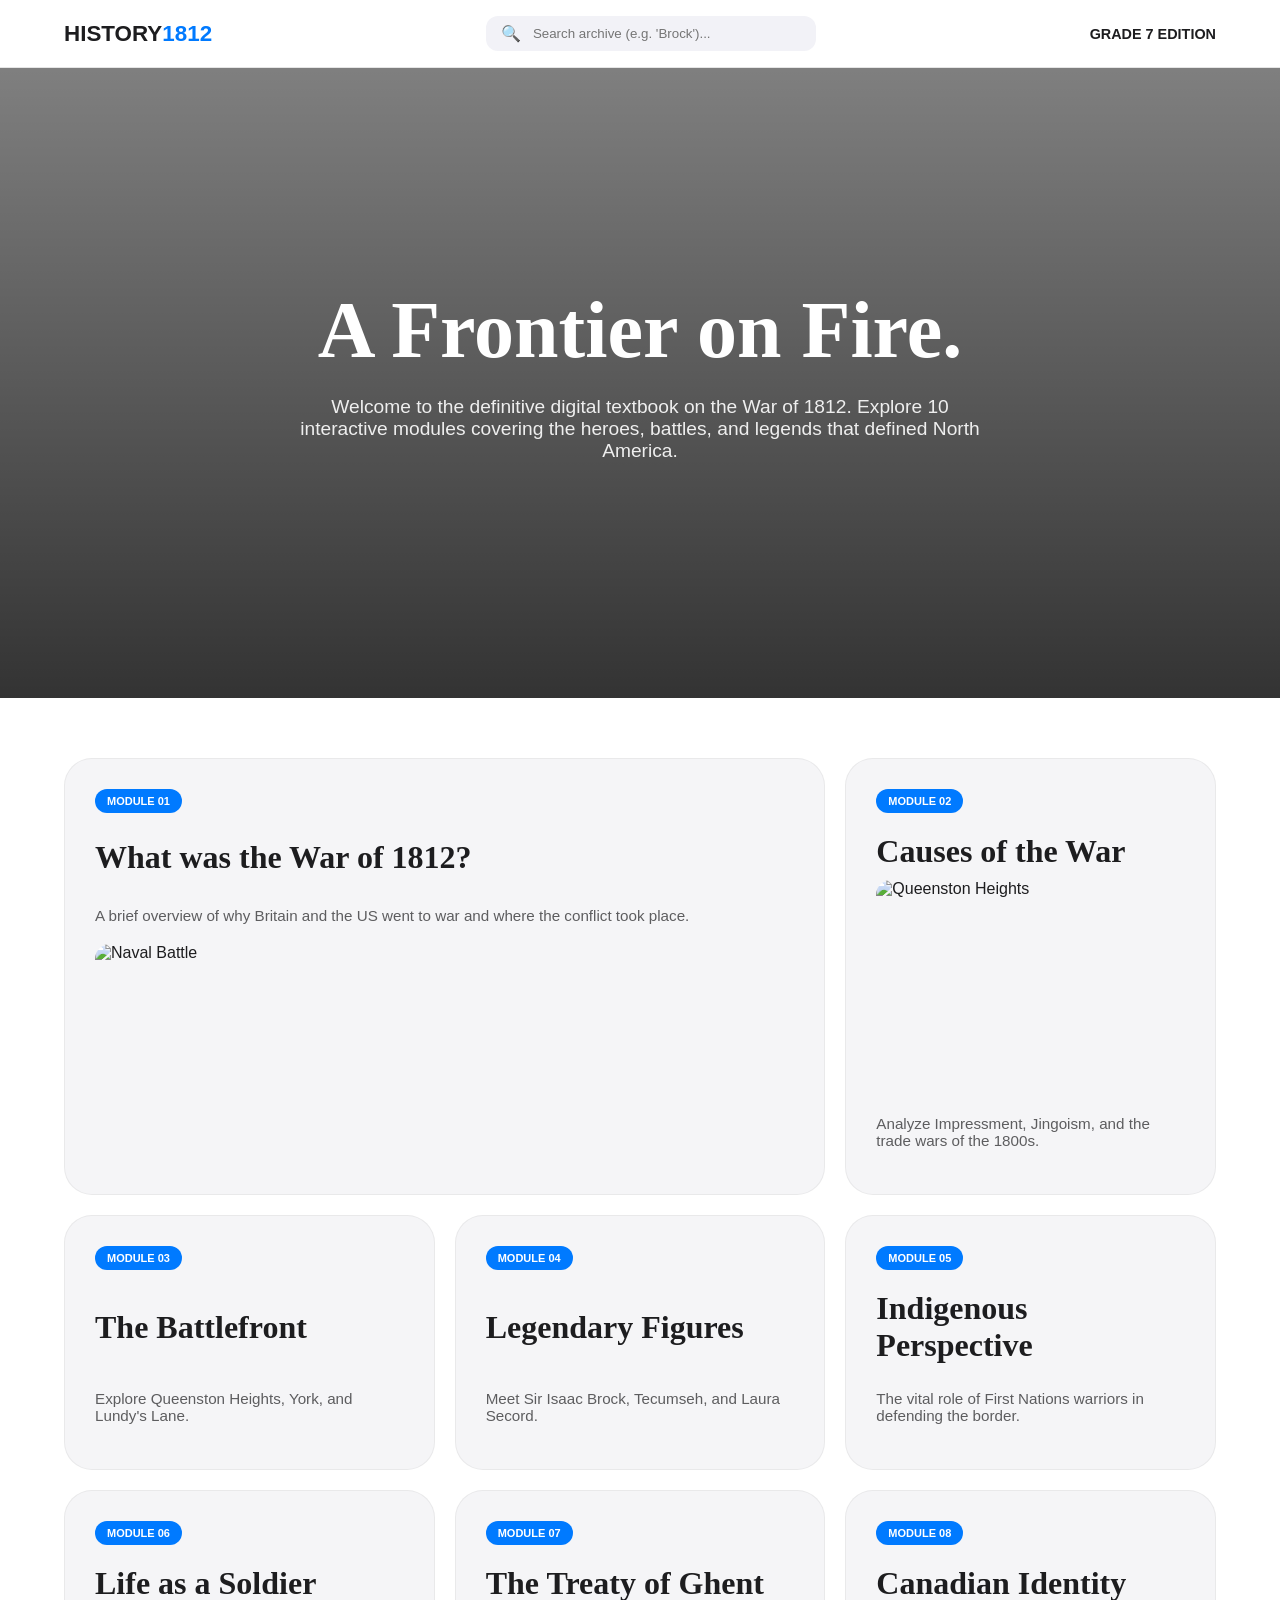
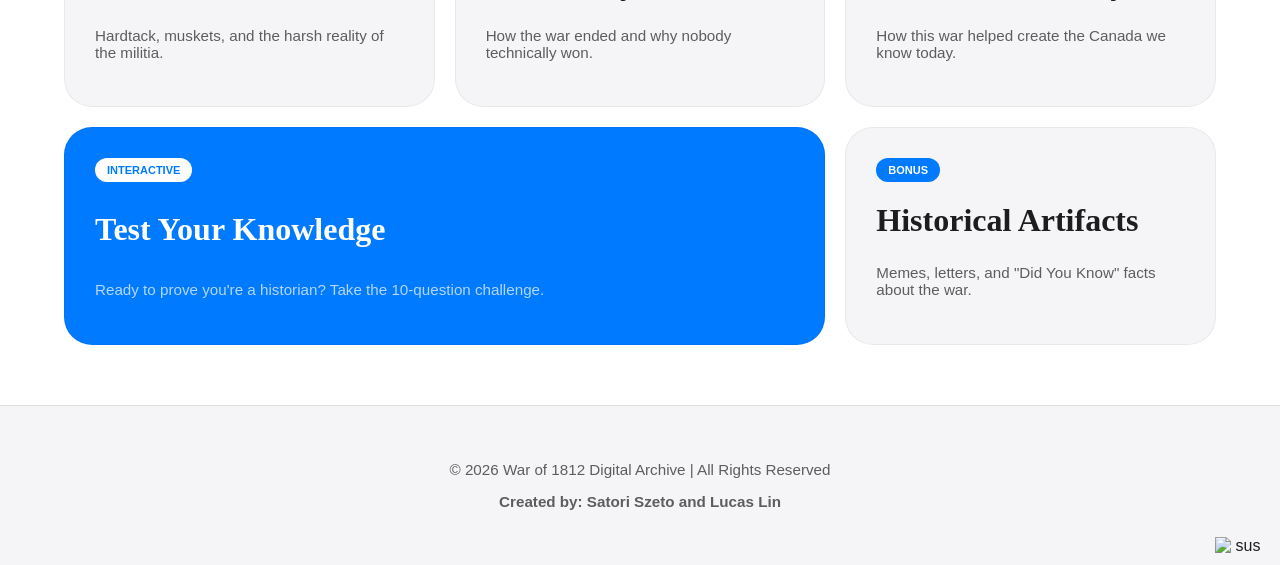
==== index.html @ edb1e841 "Commit v1.7" ====
<!DOCTYPE html>
<html lang="en">
<head>
    <meta charset="UTF-8">
    <meta name="viewport" content="width=device-width, initial-scale=1.0">
    <title>1812 | The Digital Archive</title>
    <!-- Modern Font: Inter for UI, Playfair for History -->
    <link href="https://googleapis.com" rel="stylesheet">
    <style>
        :root {
            --primary: #007AFF; /* Tech Blue */
            --bg: #ffffff;
            --card: #f5f5f7;
            --text: #1d1d1f;
            --accent: #ffcc00;
        }

        body {
            background-color: var(--bg);
            color: var(--text);
            font-family: 'Inter', sans-serif;
            margin: 0;
            scroll-behavior: smooth;
        }

        /* Navigation & Functional Search */
        nav {
            display: flex; justify-content: space-between; align-items: center;
            padding: 1rem 5%; background: rgba(255,255,255,0.8);
            backdrop-filter: blur(20px); position: sticky; top: 0; z-index: 1000;
            border-bottom: 1px solid rgba(0,0,0,0.1);
        }

        .search-container { display: flex; align-items: center; background: #f2f2f7; padding: 8px 15px; border-radius: 12px; width: 300px; }
        .search-container input { background: none; border: none; outline: none; margin-left: 10px; width: 100%; }

        /* Hero Section */
        header {
            height: 70vh;
            background: linear-gradient(rgba(0,0,0,0.5), rgba(0,0,0,0.8)), 
                        url('https://encrypted-tbn0.gstatic.com/images?q=tbn:ANd9GcRAHFUx60A5-LswacxCoFe7Y_c613mtOJ1Ttw&s') center/cover;
            display: flex; flex-direction: column; justify-content: center; align-items: center;
            text-align: center; color: white;
        }

        header h1 { font-family: 'Playfair Display', serif; font-size: 5rem; margin: 0; }
        header p { font-size: 1.2rem; max-width: 700px; opacity: 0.9; }

        /* The 10 Sections (Bento Grid) */
        .bento-grid {
            display: grid; grid-template-columns: repeat(12, 1fr);
            gap: 20px; padding: 60px 5%;
        }

        .section-card {
            background: var(--card); border-radius: 28px; padding: 30px;
            grid-column: span 4; transition: 0.4s cubic-bezier(0.2, 1, 0.2, 1);
            text-decoration: none; color: inherit; border: 1px solid rgba(0,0,0,0.05);
            display: flex; flex-direction: column; justify-content: space-between;
            overflow: hidden; position: relative;
        }

        .section-card:hover { transform: scale(1.02); box-shadow: 0 20px 40px rgba(0,0,0,0.1); border-color: var(--primary); }
        
        .section-card.large { grid-column: span 8; }
        .section-card img { width: 100%; height: 200px; object-fit: cover; border-radius: 15px; margin-bottom: 20px; }

        .badge { background: var(--primary); color: white; padding: 6px 12px; border-radius: 20px; font-size: 11px; font-weight: 800; align-self: flex-start; margin-bottom: 10px; text-transform: uppercase; }
        h2 { font-family: 'Playfair Display', serif; font-size: 2rem; margin: 10px 0; }
        p { font-size: 0.95rem; opacity: 0.7; }

        /* Responsive */
        @media (max-width: 1000px) { .section-card, .section-card.large { grid-column: span 12; } .search-container { display: none; } }
    </style>
</head>
<body>

<nav>
    <div style="font-weight: 900; font-size: 1.4rem;">HISTORY<span style="color:var(--primary)">1812</span></div>
    <div class="search-container">
        <span>🔍</span>
        <input type="text" id="searchBar" placeholder="Search archive (e.g. 'Brock')...">
    </div>
    <div style="font-weight: bold; font-size: 0.9rem;">GRADE 7 EDITION</div>
</nav>

<header>
    <h1>A Frontier on Fire.</h1>
    <p>Welcome to the definitive digital textbook on the War of 1812. Explore 10 interactive modules covering the heroes, battles, and legends that defined North America.</p>
</header>

<div class="bento-grid" id="contentArea">
    <!-- 1. What was the War? -->
    <a href="intro.html" class="section-card large searchable">
        <span class="badge">Module 01</span>
        <h2>What was the War of 1812?</h2>
        <p>A brief overview of why Britain and the US went to war and where the conflict took place.</p>
        <img src="https://encrypted-tbn0.gstatic.com/images?q=tbn:ANd9GcRvEjrNzkHs_Csjnqy4LLQLnkp3IQfZ-xVyaQ&s" alt="Naval Battle">
    </a>

    <!-- 2. Causes -->
    <a href="causes.html" class="section-card searchable">
        <span class="badge">Module 02</span>
        <h2>Causes of the War</h2>
          <img src="https://images.squarespace-cdn.com/content/v1/5f58d5eaebed3255148148f6/f68ea0ed-8637-4617-aefb-e12d4e585c80/M-Sum20-Ft.-Erie-LEAD-scaled.jpg" alt="Queenston Heights">
        <p>Analyze Impressment, Jingoism, and the trade wars of the 1800s.</p>
    </a>

    <!-- 3. Key Battles -->
    <a href="battles.html" class="section-card searchable">
        <span class="badge">Module 03</span>
        <h2>The Battlefront</h2>
        <p>Explore Queenston Heights, York, and Lundy's Lane.</p>
    </a>

    <!-- 4. Heroes -->
    <a href="heroes.html" class="section-card searchable">
        <span class="badge">Module 04</span>
        <h2>Legendary Figures</h2>
        <p>Meet Sir Isaac Brock, Tecumseh, and Laura Secord.</p>
    </a>

    <!-- 5. First Nations -->
    <a href="firstnations.html" class="section-card searchable">
        <span class="badge">Module 05</span>
        <h2>Indigenous Perspective</h2>
        <p>The vital role of First Nations warriors in defending the border.</p>
    </a>

    <!-- 6. Soldier Life -->
    <a href="soldier.html" class="section-card searchable">
        <span class="badge">Module 06</span>
        <h2>Life as a Soldier</h2>
        <p>Hardtack, muskets, and the harsh reality of the militia.</p>
    </a>

    <!-- 7. Treaty of Ghent -->
    <a href="treaty.html" class="section-card searchable">
        <span class="badge">Module 07</span>
        <h2>The Treaty of Ghent</h2>
        <p>How the war ended and why nobody technically won.</p>
    </a>

    <!-- 8. Aftermath -->
    <a href="aftermath.html" class="section-card searchable">
        <span class="badge">Module 08</span>
        <h2>Canadian Identity</h2>
        <p>How this war helped create the Canada we know today.</p>
    </a>

    <!-- 9. The Quiz -->
    <a href="quiz.html" class="section-card large searchable" style="background: var(--primary); color: white;">
        <span class="badge" style="background: white; color: var(--primary);">Interactive</span>
        <h2>Test Your Knowledge</h2>
        <p>Ready to prove you're a historian? Take the 10-question challenge.</p>
    </a>

    <!-- 10. Fun Extras -->
    <a href="extras.html" class="section-card searchable">
        <span class="badge">Bonus</span>
        <h2>Historical Artifacts</h2>
        <p>Memes, letters, and "Did You Know" facts about the war.</p>
    </a>
</div>

<script>
    // THE SEARCH LOGIC - Real-time filtering
    const searchBar = document.getElementById('searchBar');
    const cards = document.querySelectorAll('.searchable');

    searchBar.addEventListener('keyup', (e) => {
        const searchString = e.target.value.toLowerCase();
        cards.forEach(card => {
            const title = card.querySelector('h2').innerText.toLowerCase();
            const text = card.querySelector('p').innerText.toLowerCase();
            if (title.includes(searchString) || text.includes(searchString)) {
                card.style.display = "flex";
            } else {
                card.style.display = "none";
            }
        });
    });
</script>

</body>
<footer style="background: #f5f5f7; padding: 40px 5%; text-align: center; border-top: 1px solid #ddd; position: relative;">
    <p>&copy; 2026 War of 1812 Digital Archive | All Rights Reserved</p>
    <p><b>Created by: Satori Szeto and Lucas Lin</b></p>
    
    <!-- This is the Among Us character - Made it 20px so you can actually find it! -->
    <img src="https://www.citypng.com/public/uploads/preview/red-among-us-character-png-733961695143060l33uuuh2kp.png" 
         style="width: 50px; height: auto; position: absolute; bottom: 10px; right: 15px; cursor: pointer; display: block !important; visibility: visible !important;" 
         alt="sus">
</footer>
</html>
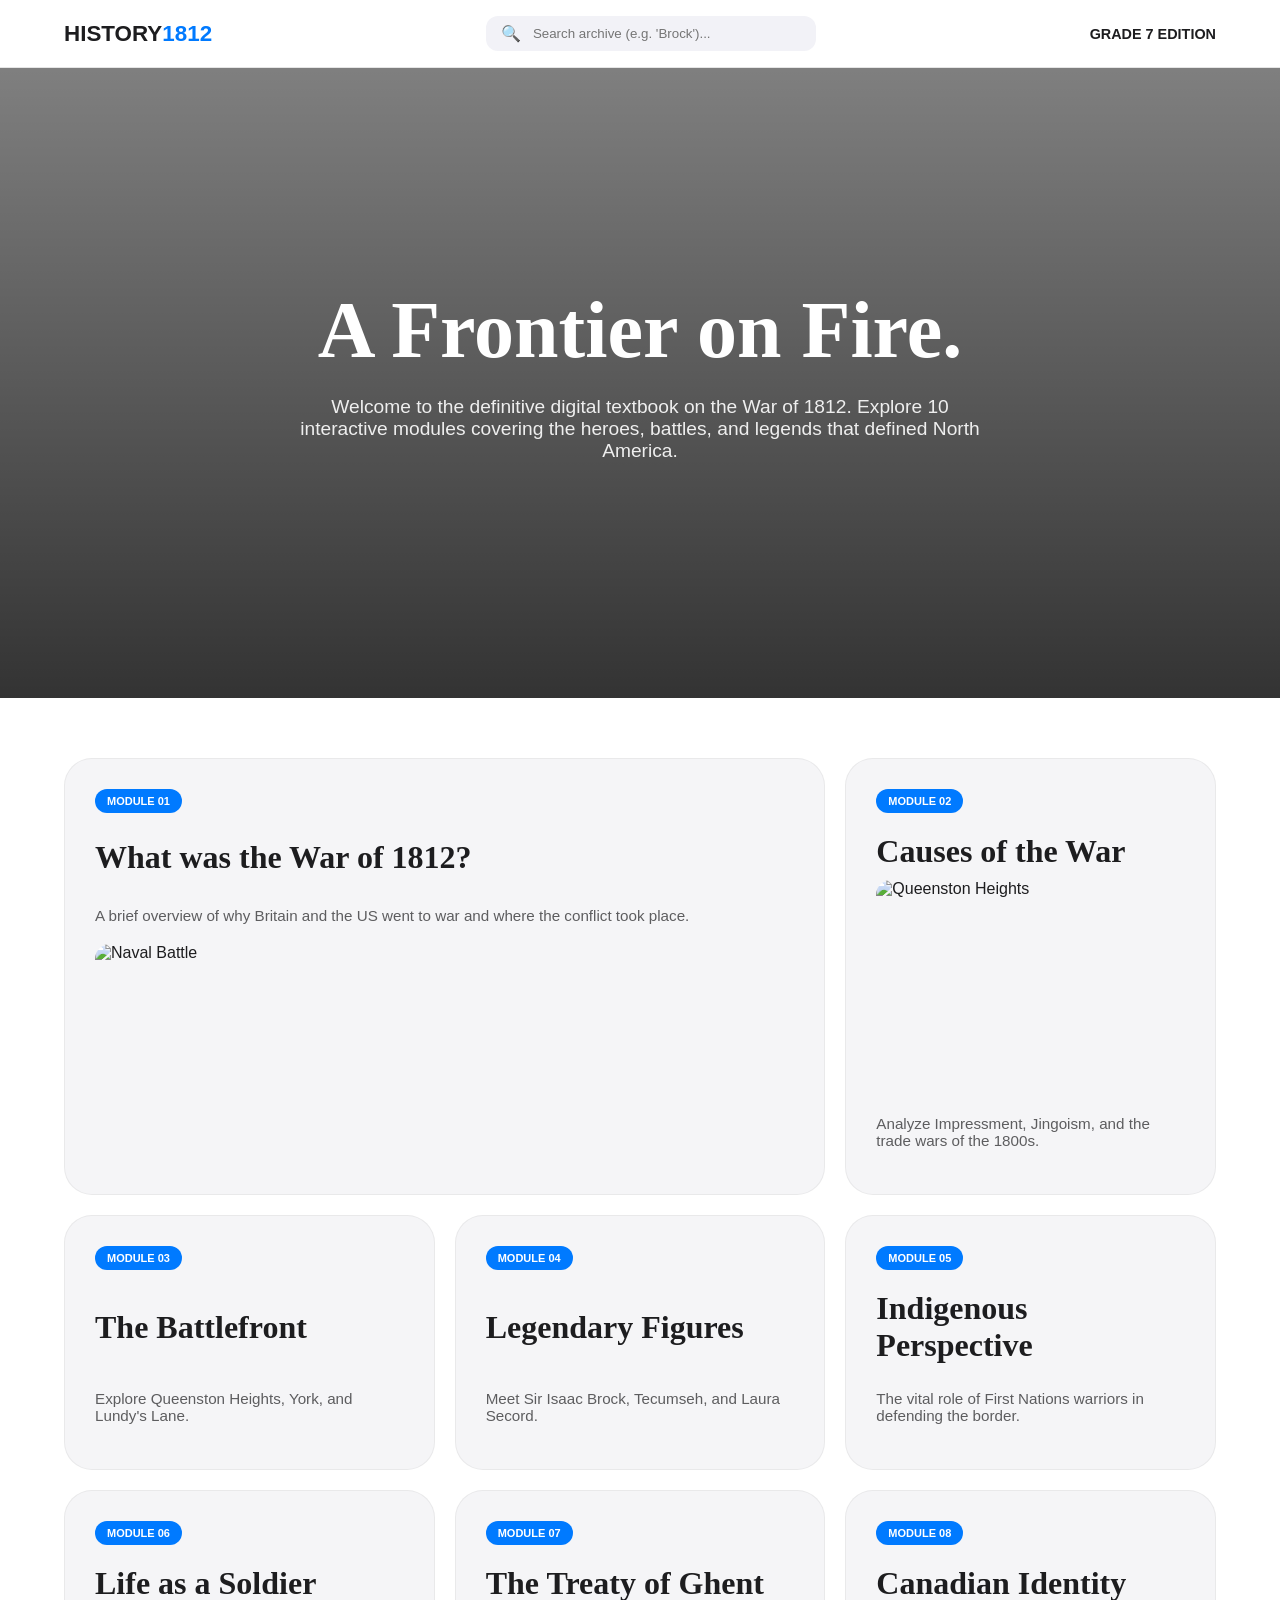
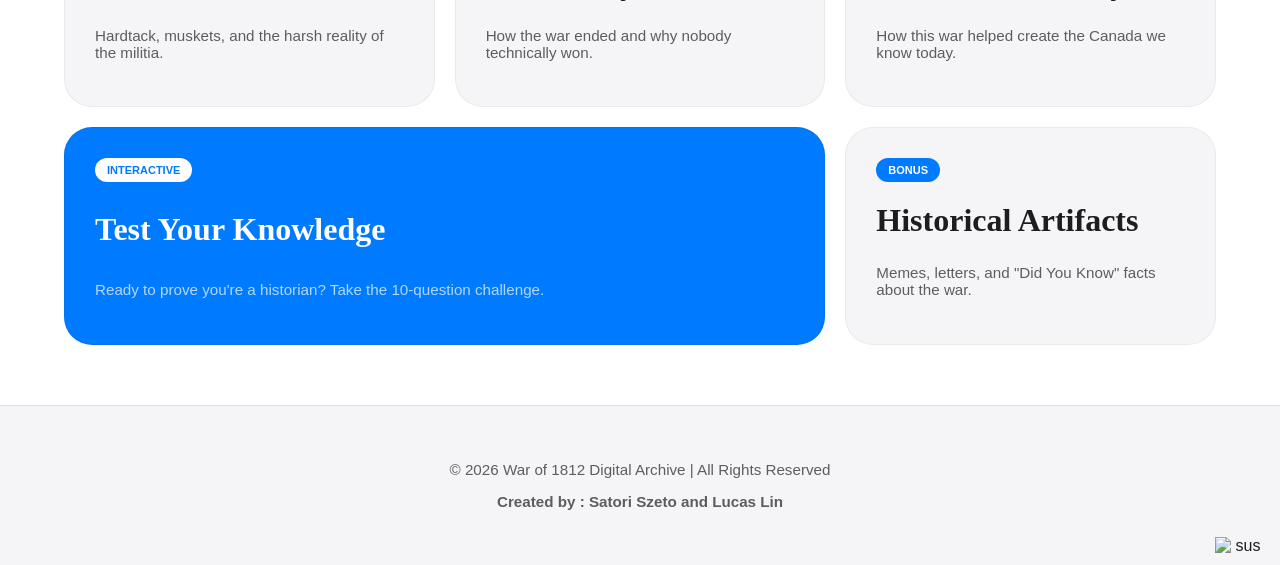
==== commit 813dfd91: "*CANNOT SHOW NAME*" ====
--- a/index.html
+++ b/index.html
@@ -185,11 +185,56 @@
 </body>
 <footer style="background: #f5f5f7; padding: 40px 5%; text-align: center; border-top: 1px solid #ddd; position: relative;">
     <p>&copy; 2026 War of 1812 Digital Archive | All Rights Reserved</p>
-    <p><b>Created by: Satori Szeto and Lucas Lin</b></p>
+    <p><b>Created by : Satori Szeto and Lucas Lin</b></p>
     
     <!-- This is the Among Us character - Made it 20px so you can actually find it! -->
     <img src="https://www.citypng.com/public/uploads/preview/red-among-us-character-png-733961695143060l33uuuh2kp.png" 
          style="width: 50px; height: auto; position: absolute; bottom: 10px; right: 15px; cursor: pointer; display: block !important; visibility: visible !important;" 
          alt="sus">
 </footer>
+<script>
+    // Disable right-click menu (context menu)
+   document.addEventListener('contextmenu', event => event.preventDefault());
+   
+   // Detect if Developer Tools are opened using shortcuts or console methods
+   let devToolsOpened = false;
+   const element = new Image();
+   Object.defineProperty(element, 'id', {
+       get: function() {
+           devToolsOpened = true;
+           closeGame(); // Close the game if Developer Tools are opened
+       }
+   });
+   
+   // Function to check for Developer Tools every second
+   setInterval(() => {
+       devToolsOpened = false;
+       console.log(element); // This triggers the get function if Dev Tools are open
+       if (devToolsOpened) {
+           closeGame();
+       }
+   }, 1000);
+   
+   // Function to close the game or tab
+   function closeGame() {
+       alert("Sorry! But it doesn't look like you have permission to view the code. If you think this is a mistake, please contact the creators of this project.");
+       window.close(); // Close the tab (might be blocked in some browsers)
+       window.location.href = "table_of_contents.html"; // Fallback to redirect to a blank page
+   }
+   
+   // Block certain key combinations (Ctrl+Shift+I, Ctrl+U, F12, etc.)
+   document.addEventListener('keydown', (event) => {
+       if (
+           (event.ctrlKey && event.shiftKey && event.keyCode === 73) || // Ctrl+Shift+I
+           (event.ctrlKey && event.keyCode === 85) || // Ctrl+U
+           (event.keyCode === 123) || // F12
+           (event.ctrlKey && event.shiftKey && event.keyCode === 74) // Ctrl+Shift+J (for Console)
+       ) {
+           event.preventDefault(); // Prevent the default action of opening Dev Tools or View Source
+           closeGame();
+       }
+   });
+   
+   
+   </script>
 </html>
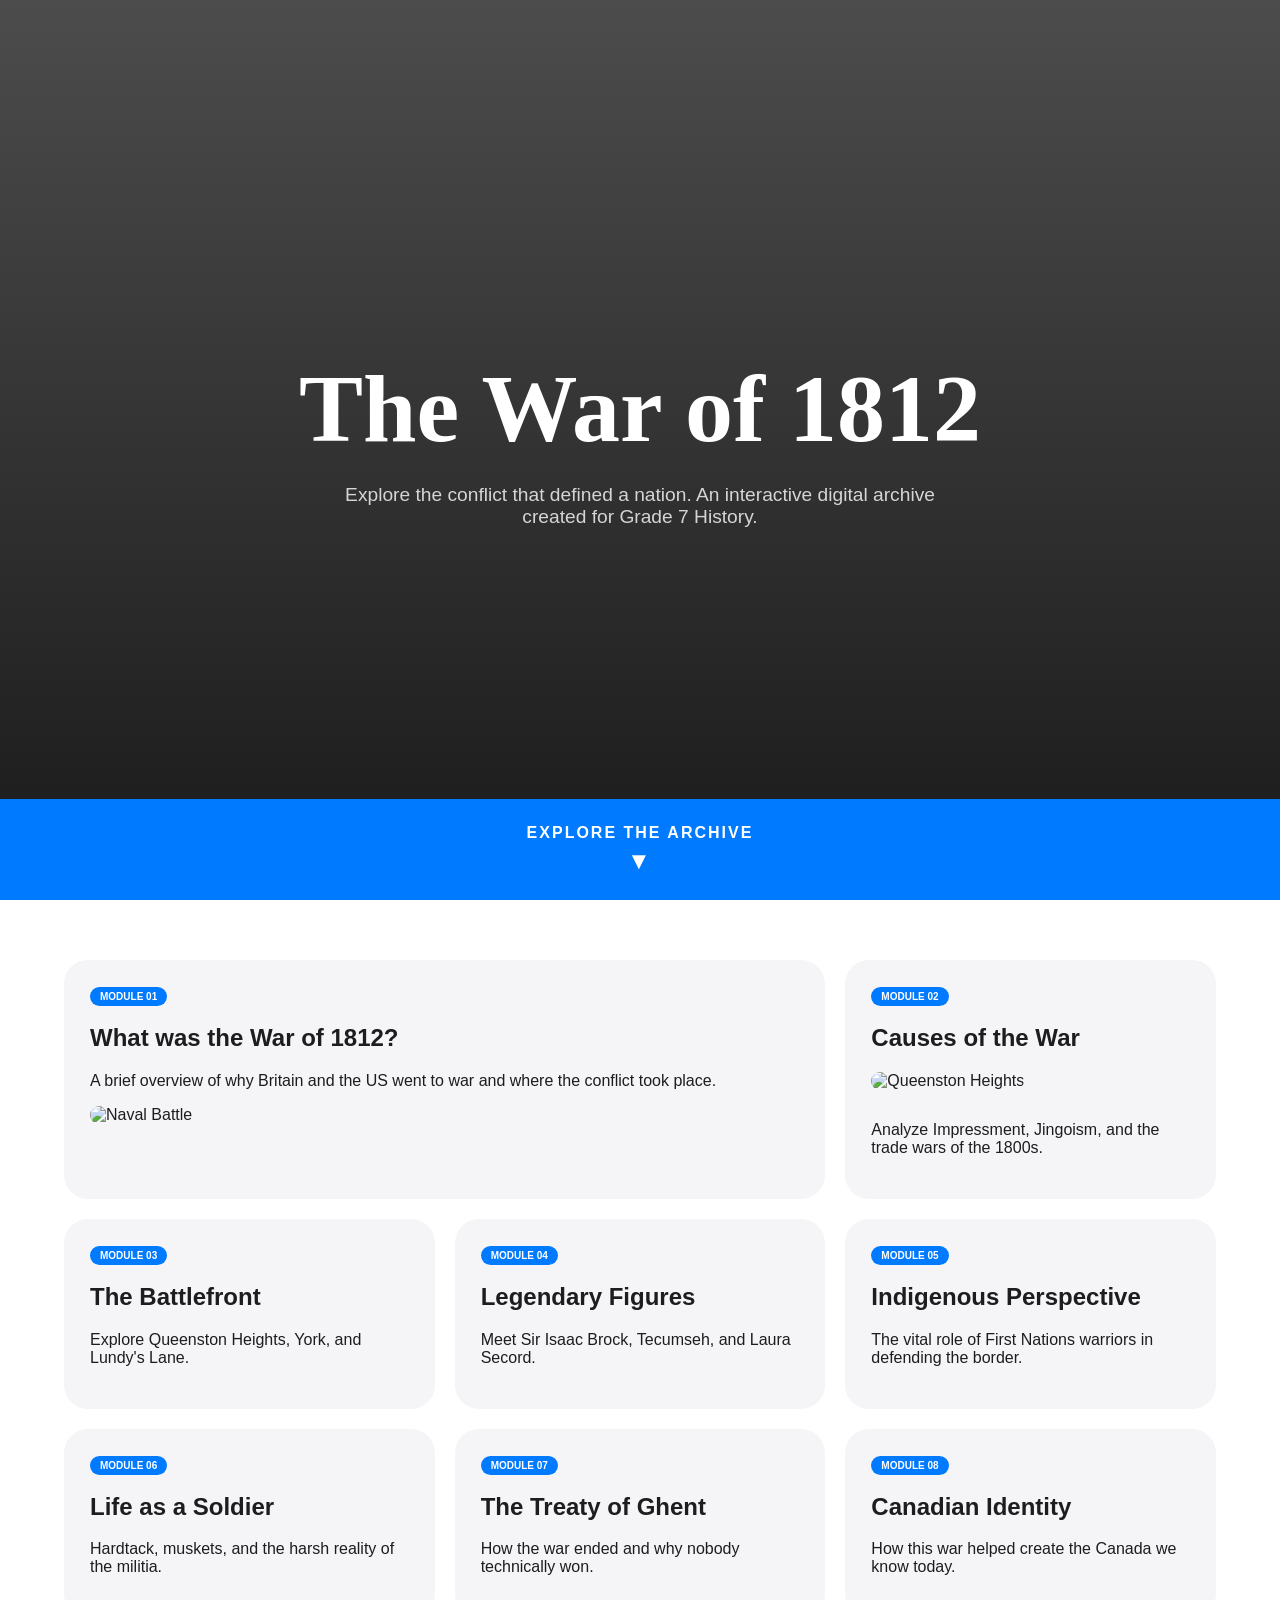
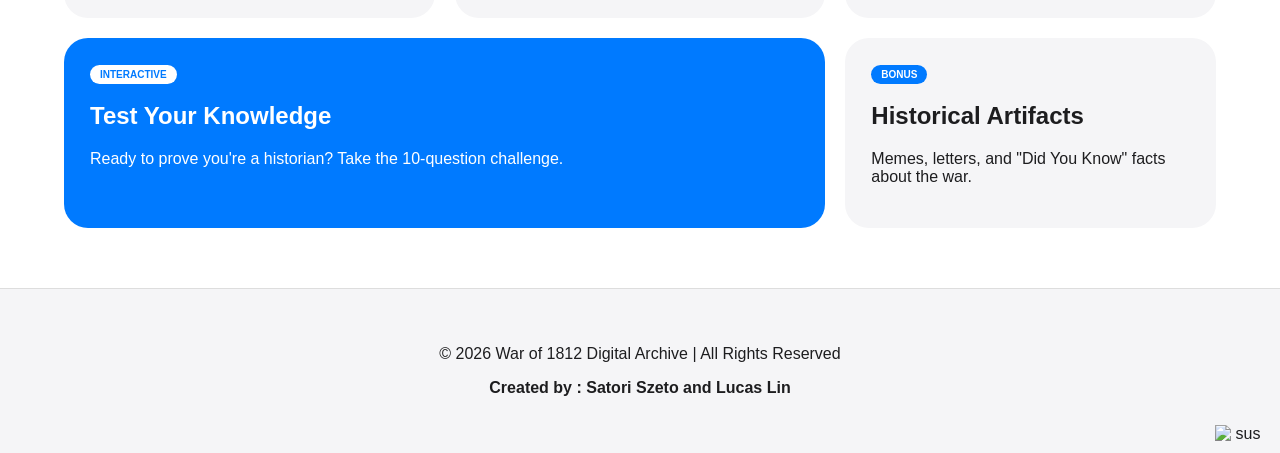
==== commit a71f04a1: "commit" ====
--- a/index.html
+++ b/index.html
@@ -6,88 +6,7 @@
     <title>1812 | The Digital Archive</title>
     <!-- Modern Font: Inter for UI, Playfair for History -->
     <link href="https://googleapis.com" rel="stylesheet">
-    <style>
-        :root {
-            --primary: #007AFF; /* Tech Blue */
-            --bg: #ffffff;
-            --card: #f5f5f7;
-            --text: #1d1d1f;
-            --accent: #ffcc00;
-        }
-
-        body {
-            background-color: var(--bg);
-            color: var(--text);
-            font-family: 'Inter', sans-serif;
-            margin: 0;
-            scroll-behavior: smooth;
-        }
-
-        /* Navigation & Functional Search */
-        nav {
-            display: flex; justify-content: space-between; align-items: center;
-            padding: 1rem 5%; background: rgba(255,255,255,0.8);
-            backdrop-filter: blur(20px); position: sticky; top: 0; z-index: 1000;
-            border-bottom: 1px solid rgba(0,0,0,0.1);
-        }
-
-        .search-container { display: flex; align-items: center; background: #f2f2f7; padding: 8px 15px; border-radius: 12px; width: 300px; }
-        .search-container input { background: none; border: none; outline: none; margin-left: 10px; width: 100%; }
-
-        /* Hero Section */
-        header {
-            height: 70vh;
-            background: linear-gradient(rgba(0,0,0,0.5), rgba(0,0,0,0.8)), 
-                        url('https://encrypted-tbn0.gstatic.com/images?q=tbn:ANd9GcRAHFUx60A5-LswacxCoFe7Y_c613mtOJ1Ttw&s') center/cover;
-            display: flex; flex-direction: column; justify-content: center; align-items: center;
-            text-align: center; color: white;
-        }
-
-        header h1 { font-family: 'Playfair Display', serif; font-size: 5rem; margin: 0; }
-        header p { font-size: 1.2rem; max-width: 700px; opacity: 0.9; }
-
-        /* The 10 Sections (Bento Grid) */
-        .bento-grid {
-            display: grid; grid-template-columns: repeat(12, 1fr);
-            gap: 20px; padding: 60px 5%;
-        }
-
-        .section-card {
-            background: var(--card); border-radius: 28px; padding: 30px;
-            grid-column: span 4; transition: 0.4s cubic-bezier(0.2, 1, 0.2, 1);
-            text-decoration: none; color: inherit; border: 1px solid rgba(0,0,0,0.05);
-            display: flex; flex-direction: column; justify-content: space-between;
-            overflow: hidden; position: relative;
-        }
-
-        .section-card:hover { transform: scale(1.02); box-shadow: 0 20px 40px rgba(0,0,0,0.1); border-color: var(--primary); }
-        
-        .section-card.large { grid-column: span 8; }
-        .section-card img { width: 100%; height: 200px; object-fit: cover; border-radius: 15px; margin-bottom: 20px; }
-
-        .badge { background: var(--primary); color: white; padding: 6px 12px; border-radius: 20px; font-size: 11px; font-weight: 800; align-self: flex-start; margin-bottom: 10px; text-transform: uppercase; }
-        h2 { font-family: 'Playfair Display', serif; font-size: 2rem; margin: 10px 0; }
-        p { font-size: 0.95rem; opacity: 0.7; }
-
-        /* Responsive */
-        @media (max-width: 1000px) { .section-card, .section-card.large { grid-column: span 12; } .search-container { display: none; } }
-    </style>
-</head>
-<body>
-
-<nav>
-    <div style="font-weight: 900; font-size: 1.4rem;">HISTORY<span style="color:var(--primary)">1812</span></div>
-    <div class="search-container">
-        <span>🔍</span>
-        <input type="text" id="searchBar" placeholder="Search archive (e.g. 'Brock')...">
-    </div>
-    <div style="font-weight: bold; font-size: 0.9rem;">GRADE 7 EDITION</div>
-</nav>
-
-<header>
-    <h1>A Frontier on Fire.</h1>
-    <p>Welcome to the definitive digital textbook on the War of 1812. Explore 10 interactive modules covering the heroes, battles, and legends that defined North America.</p>
-</header>
+    <style> :root { --primary: #007AFF; --bg: #ffffff; --card: #f5f5f7; --text: #1d1d1f; } body { background-color: var(--bg); color: var(--text); font-family: 'Inter', sans-serif; margin: 0; scroll-behavior: smooth; overflow-x: hidden; } /* Full Screen Intro */ header { height: 100vh; background: linear-gradient(rgba(0,0,0,0.7), rgba(0,0,0,0.9)), url('https://gstatic.com') center/cover; display: flex; flex-direction: column; justify-content: center; align-items: center; text-align: center; color: white; position: relative; z-index: 10; } header h1 { font-family: 'Playfair Display', serif; font-size: clamp(3rem, 10vw, 6rem); margin: 0; } header p { font-size: 1.2rem; max-width: 600px; opacity: 0.8; margin: 20px 5%; } /* Pulsing Circle Info Button */ .circle-info { width: 130px; height: 130px; background: var(--primary); border-radius: 50%; display: flex; align-items: center; justify-content: center; text-align: center; color: white; font-weight: 800; font-size: 0.9rem; text-decoration: none; margin-top: 30px; animation: pulseCircle 2s infinite ease-in-out; border: 4px solid rgba(255,255,255,0.2); transition: 0.3s; } @keyframes pulseCircle { 0% { transform: scale(1); box-shadow: 0 0 0 0 rgba(0, 122, 255, 0.7); } 50% { transform: scale(1.1); box-shadow: 0 0 0 20px rgba(0, 122, 255, 0); } 100% { transform: scale(1); box-shadow: 0 0 0 0 rgba(0, 122, 255, 0); } } /* BIG DROP DOWN BUTTON */ .big-drop-down { position: absolute; bottom: 0; width: 100%; background: var(--primary); color: white; padding: 25px 0; text-decoration: none; font-weight: 800; letter-spacing: 2px; display: flex; flex-direction: column; align-items: center; gap: 5px; transition: background 0.3s; border: none; cursor: pointer; } .big-drop-down:hover { background: #0056b3; } .big-drop-down span { font-size: 1.5rem; animation: arrowDown 1.5s infinite; } @keyframes arrowDown { 0% { transform: translateY(0); } 50% { transform: translateY(8px); } 100% { transform: translateY(0); } } /* Nav & Content Hidden initially by scrolling */ nav { display: flex; justify-content: space-between; align-items: center; padding: 1rem 5%; background: rgba(255,255,255,0.9); backdrop-filter: blur(10px); position: sticky; top: 0; z-index: 100; border-bottom: 1px solid #eee; } .bento-grid { display: grid; grid-template-columns: repeat(12, 1fr); gap: 20px; padding: 60px 5%; } .section-card { background: var(--card); border-radius: 24px; padding: 25px; grid-column: span 4; text-decoration: none; color: inherit; transition: 0.3s; border: 1px solid transparent; } .section-card:hover { transform: translateY(-5px); border-color: var(--primary); box-shadow: 0 10px 30px rgba(0,0,0,0.05); } .section-card.large { grid-column: span 8; } .section-card img { width: 100%; height: 200px; object-fit: cover; border-radius: 12px; margin-bottom: 15px; } .badge { background: var(--primary); color: white; padding: 4px 10px; border-radius: 10px; font-size: 10px; font-weight: bold; text-transform: uppercase; } @media (max-width: 900px) { .section-card, .section-card.large { grid-column: span 12; } } </style> </head> <body> <header> <h1>The War of 1812</h1> <p>Explore the conflict that defined a nation. An interactive digital archive created for Grade 7 History.</p> <a href="intro.html" </a> <!-- THE BIG DROP DOWN BUTTON --> <a href="#main-nav" class="big-drop-down"> EXPLORE THE ARCHIVE <span>▼</span> </a> </header>
 
 <div class="bento-grid" id="contentArea">
     <!-- 1. What was the War? -->
@@ -95,7 +14,7 @@
         <span class="badge">Module 01</span>
         <h2>What was the War of 1812?</h2>
         <p>A brief overview of why Britain and the US went to war and where the conflict took place.</p>
-        <img src="https://encrypted-tbn0.gstatic.com/images?q=tbn:ANd9GcRvEjrNzkHs_Csjnqy4LLQLnkp3IQfZ-xVyaQ&s" alt="Naval Battle">
+        <img src="https://encrypted-tbn0.gstatic.com/images?q=tbn:ANd9GcQmTTlvMnmqVFv6BOMi74j-MGLwpZrIb35J4w&s" alt="Naval Battle">
     </a>
 
     <!-- 2. Causes -->
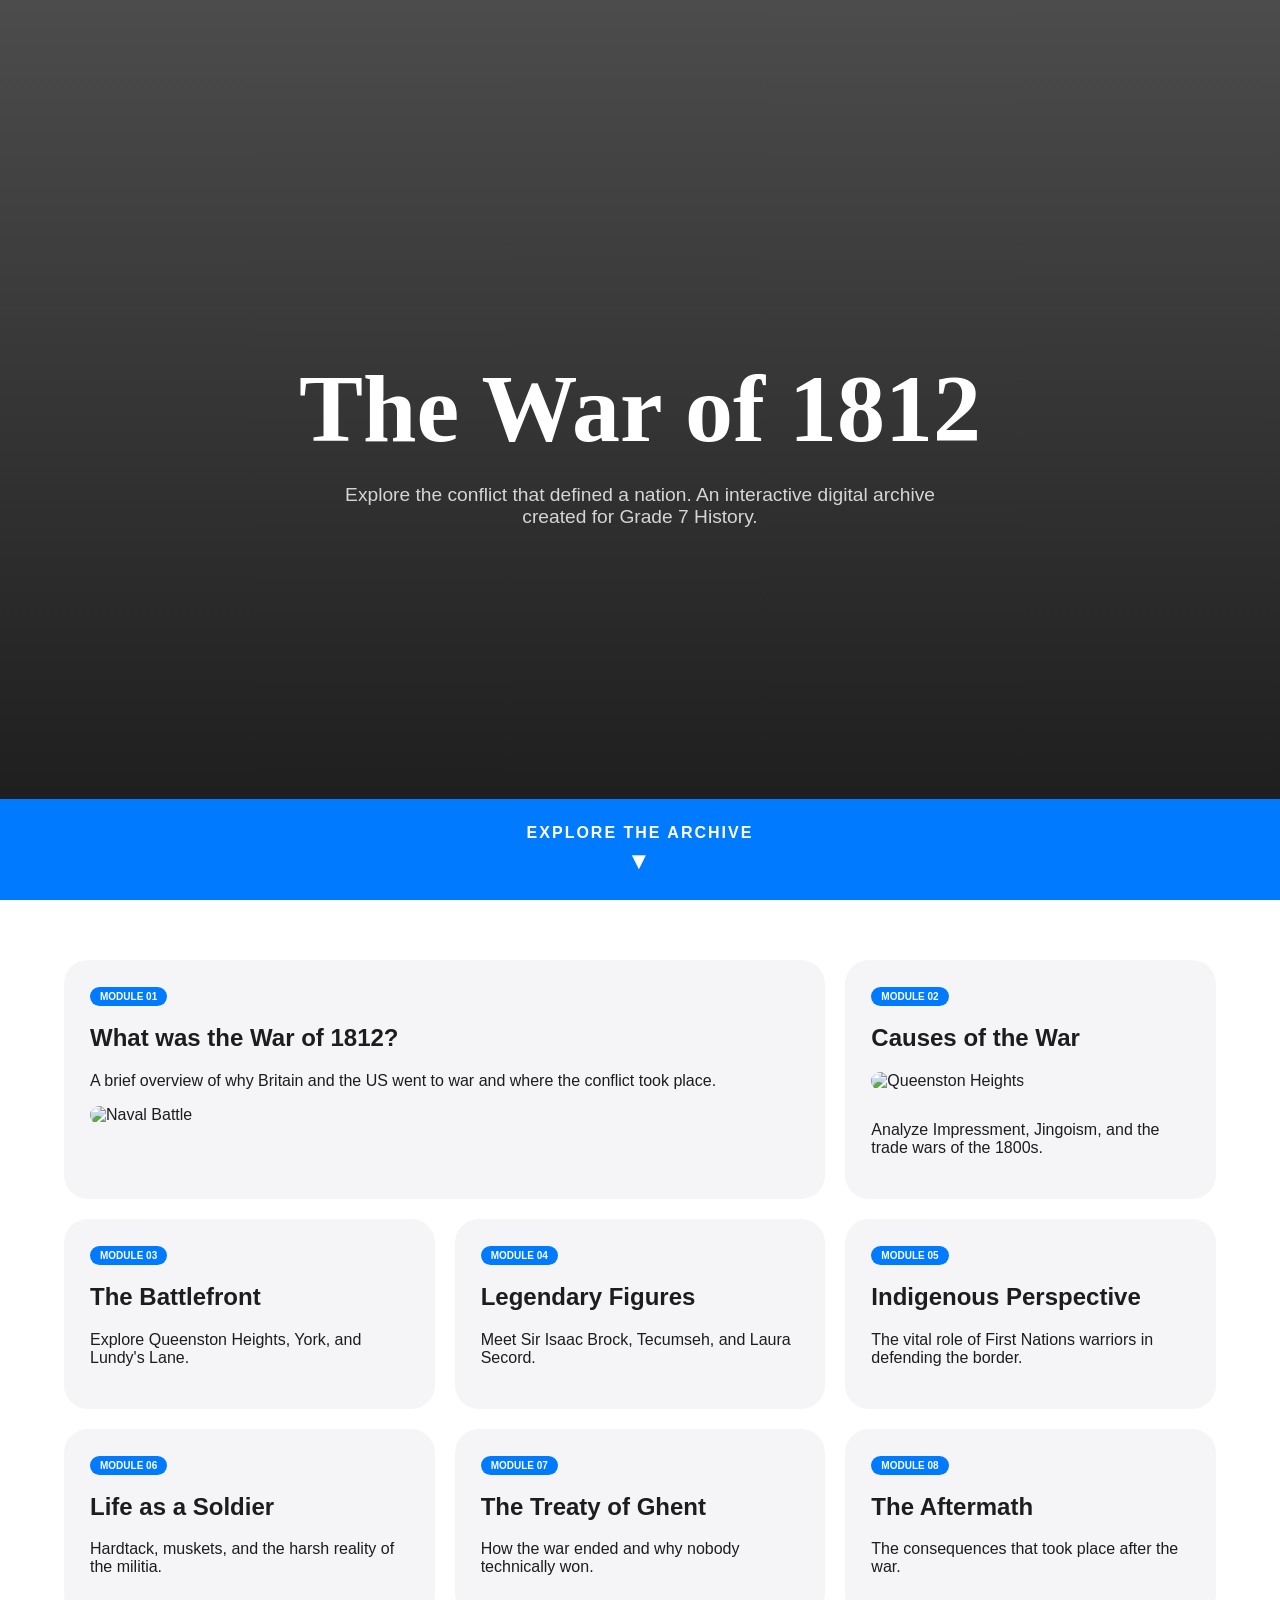
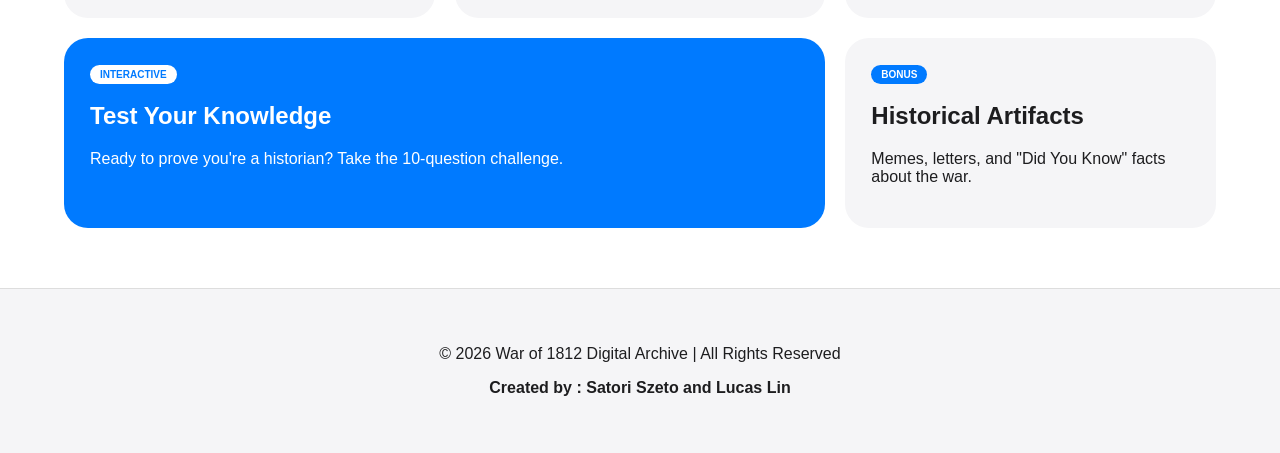
==== commit 70df5c36: "After math Slider changes" ====
--- a/index.html
+++ b/index.html
@@ -6,7 +6,9 @@
     <title>1812 | The Digital Archive</title>
     <!-- Modern Font: Inter for UI, Playfair for History -->
     <link href="https://googleapis.com" rel="stylesheet">
-    <style> :root { --primary: #007AFF; --bg: #ffffff; --card: #f5f5f7; --text: #1d1d1f; } body { background-color: var(--bg); color: var(--text); font-family: 'Inter', sans-serif; margin: 0; scroll-behavior: smooth; overflow-x: hidden; } /* Full Screen Intro */ header { height: 100vh; background: linear-gradient(rgba(0,0,0,0.7), rgba(0,0,0,0.9)), url('https://gstatic.com') center/cover; display: flex; flex-direction: column; justify-content: center; align-items: center; text-align: center; color: white; position: relative; z-index: 10; } header h1 { font-family: 'Playfair Display', serif; font-size: clamp(3rem, 10vw, 6rem); margin: 0; } header p { font-size: 1.2rem; max-width: 600px; opacity: 0.8; margin: 20px 5%; } /* Pulsing Circle Info Button */ .circle-info { width: 130px; height: 130px; background: var(--primary); border-radius: 50%; display: flex; align-items: center; justify-content: center; text-align: center; color: white; font-weight: 800; font-size: 0.9rem; text-decoration: none; margin-top: 30px; animation: pulseCircle 2s infinite ease-in-out; border: 4px solid rgba(255,255,255,0.2); transition: 0.3s; } @keyframes pulseCircle { 0% { transform: scale(1); box-shadow: 0 0 0 0 rgba(0, 122, 255, 0.7); } 50% { transform: scale(1.1); box-shadow: 0 0 0 20px rgba(0, 122, 255, 0); } 100% { transform: scale(1); box-shadow: 0 0 0 0 rgba(0, 122, 255, 0); } } /* BIG DROP DOWN BUTTON */ .big-drop-down { position: absolute; bottom: 0; width: 100%; background: var(--primary); color: white; padding: 25px 0; text-decoration: none; font-weight: 800; letter-spacing: 2px; display: flex; flex-direction: column; align-items: center; gap: 5px; transition: background 0.3s; border: none; cursor: pointer; } .big-drop-down:hover { background: #0056b3; } .big-drop-down span { font-size: 1.5rem; animation: arrowDown 1.5s infinite; } @keyframes arrowDown { 0% { transform: translateY(0); } 50% { transform: translateY(8px); } 100% { transform: translateY(0); } } /* Nav & Content Hidden initially by scrolling */ nav { display: flex; justify-content: space-between; align-items: center; padding: 1rem 5%; background: rgba(255,255,255,0.9); backdrop-filter: blur(10px); position: sticky; top: 0; z-index: 100; border-bottom: 1px solid #eee; } .bento-grid { display: grid; grid-template-columns: repeat(12, 1fr); gap: 20px; padding: 60px 5%; } .section-card { background: var(--card); border-radius: 24px; padding: 25px; grid-column: span 4; text-decoration: none; color: inherit; transition: 0.3s; border: 1px solid transparent; } .section-card:hover { transform: translateY(-5px); border-color: var(--primary); box-shadow: 0 10px 30px rgba(0,0,0,0.05); } .section-card.large { grid-column: span 8; } .section-card img { width: 100%; height: 200px; object-fit: cover; border-radius: 12px; margin-bottom: 15px; } .badge { background: var(--primary); color: white; padding: 4px 10px; border-radius: 10px; font-size: 10px; font-weight: bold; text-transform: uppercase; } @media (max-width: 900px) { .section-card, .section-card.large { grid-column: span 12; } } </style> </head> <body> <header> <h1>The War of 1812</h1> <p>Explore the conflict that defined a nation. An interactive digital archive created for Grade 7 History.</p> <a href="intro.html" </a> <!-- THE BIG DROP DOWN BUTTON --> <a href="#main-nav" class="big-drop-down"> EXPLORE THE ARCHIVE <span>▼</span> </a> </header>
+    <style> :root { --primary: #007AFF; --bg: #ffffff; --card: #f5f5f7; --text: #1d1d1f; } body { background-color: var(--bg); color: var(--text); font-family: 'Inter', sans-serif; margin: 0; scroll-behavior: smooth; overflow-x: hidden; } /* Full Screen Intro */ header { height: 100vh; background: linear-gradient(rgba(0,0,0,0.7), rgba(0,0,0,0.9)), url('https://cdn.britannica.com/40/154940-138-EA54BCA5.jpg') center/cover; display: flex; flex-direction: column; justify-content: center; align-items: center; text-align: center; color: white; position: relative; z-index: 10; } header h1 { font-family: 'Playfair Display', serif; font-size: clamp(3rem, 10vw, 6rem); margin: 0; } header p { font-size: 1.2rem; max-width: 600px; opacity: 0.8; margin: 20px 5%; } /* Pulsing Circle Info Button */ .circle-info { width: 130px; height: 130px; background: var(--primary); border-radius: 50%; display: flex; align-items: center; justify-content: center; text-align: center; color: white; font-weight: 800; font-size: 0.9rem; text-decoration: none; margin-top: 30px; animation: pulseCircle 2s infinite ease-in-out; border: 4px solid rgba(255,255,255,0.2); transition: 0.3s; } @keyframes pulseCircle { 0% { transform: scale(1); box-shadow: 0 0 0 0 rgba(0, 122, 255, 0.7); } 50% { transform: scale(1.1); box-shadow: 0 0 0 20px rgba(0, 122, 255, 0); } 100% { transform: scale(1); box-shadow: 0 0 0 0 rgba(0, 122, 255, 0); } } /* BIG DROP DOWN BUTTON */ .big-drop-down { position: absolute; bottom: 0; width: 100%; background: var(--primary); color: white; padding: 25px 0; text-decoration: none; font-weight: 800; letter-spacing: 2px; display: flex; flex-direction: column; align-items: center; gap: 5px; transition: background 0.3s; border: none; cursor: pointer; } .big-drop-down:hover { background: #0056b3; } .big-drop-down span { font-size: 1.5rem; animation: arrowDown 1.5s infinite; } @keyframes arrowDown { 0% { transform: translateY(0); } 50% { transform: translateY(8px); } 100% { transform: translateY(0); } } /* Nav & Content Hidden initially by scrolling */ nav { display: flex; justify-content: space-between; align-items: center; padding: 1rem 5%; background: rgba(255,255,255,0.9); backdrop-filter: blur(10px); position: sticky; top: 0; z-index: 100; border-bottom: 1px solid #eee; } .bento-grid { display: grid; grid-template-columns: repeat(12, 1fr); gap: 20px; padding: 60px 5%; } .section-card { background: var(--card); border-radius: 24px; padding: 25px; grid-column: span 4; text-decoration: none; color: inherit; transition: 0.3s; border: 1px solid transparent; } .section-card:hover { transform: translateY(-5px); border-color: var(--primary); box-shadow: 0 10px 30px rgba(0,0,0,0.05); } .section-card.large { grid-column: span 8; } .section-card img { width: 100%; height: 200px; object-fit: cover; border-radius: 12px; margin-bottom: 15px; } .badge { background: var(--primary); color: white; padding: 4px 10px; border-radius: 10px; font-size: 10px; font-weight: bold; text-transform: uppercase; } @media (max-width: 900px) { .section-card, .section-card.large { grid-column: span 12; } } </style> </head> <body> <header> <h1>The War of 1812</h1> <p>Explore the conflict that defined a nation. An interactive digital archive created for Grade 7 History.</p> <a href="intro.html"> </a>  <a href="#contentArea" class="big-drop-down" id="scroll-button">
+        EXPLORE THE ARCHIVE <span>▼</span>
+    </a> </header>
 
 <div class="bento-grid" id="contentArea">
     <!-- 1. What was the War? -->
@@ -63,8 +65,8 @@
     <!-- 8. Aftermath -->
     <a href="aftermath.html" class="section-card searchable">
         <span class="badge">Module 08</span>
-        <h2>Canadian Identity</h2>
-        <p>How this war helped create the Canada we know today.</p>
+        <h2>The Aftermath</h2>
+        <p>The consequences that took place after the war.</p>
     </a>
 
     <!-- 9. The Quiz -->
@@ -87,30 +89,37 @@
     const searchBar = document.getElementById('searchBar');
     const cards = document.querySelectorAll('.searchable');
 
-    searchBar.addEventListener('keyup', (e) => {
-        const searchString = e.target.value.toLowerCase();
-        cards.forEach(card => {
-            const title = card.querySelector('h2').innerText.toLowerCase();
-            const text = card.querySelector('p').innerText.toLowerCase();
-            if (title.includes(searchString) || text.includes(searchString)) {
-                card.style.display = "flex";
-            } else {
-                card.style.display = "none";
-            }
+    if(searchBar) {
+        searchBar.addEventListener('keyup', (e) => {
+            const searchString = e.target.value.toLowerCase();
+            cards.forEach(card => {
+                const title = card.querySelector('h2').innerText.toLowerCase();
+                const text = card.querySelector('p').innerText.toLowerCase();
+                if (title.includes(searchString) || text.includes(searchString)) {
+                    card.style.display = "flex";
+                } else {
+                    card.style.display = "none";
+                }
+            });
         });
+    }
+</script>
+<script>
+document.getElementById('scroll-button').addEventListener('click', function(e) {
+    e.preventDefault(); 
+    const target = document.getElementById('contentArea');
+    window.scrollTo({
+        top: target.offsetTop,
+        behavior: 'smooth'
     });
+});
 </script>
 
-</body>
 <footer style="background: #f5f5f7; padding: 40px 5%; text-align: center; border-top: 1px solid #ddd; position: relative;">
     <p>&copy; 2026 War of 1812 Digital Archive | All Rights Reserved</p>
     <p><b>Created by : Satori Szeto and Lucas Lin</b></p>
-    
-    <!-- This is the Among Us character - Made it 20px so you can actually find it! -->
-    <img src="https://www.citypng.com/public/uploads/preview/red-among-us-character-png-733961695143060l33uuuh2kp.png" 
-         style="width: 50px; height: auto; position: absolute; bottom: 10px; right: 15px; cursor: pointer; display: block !important; visibility: visible !important;" 
-         alt="sus">
 </footer>
+</body>
 <script>
     // Disable right-click menu (context menu)
    document.addEventListener('contextmenu', event => event.preventDefault());
@@ -150,7 +159,7 @@
            (event.ctrlKey && event.shiftKey && event.keyCode === 74) // Ctrl+Shift+J (for Console)
        ) {
            event.preventDefault(); // Prevent the default action of opening Dev Tools or View Source
-           closeGame();
+           keepGame();
        }
    });
    
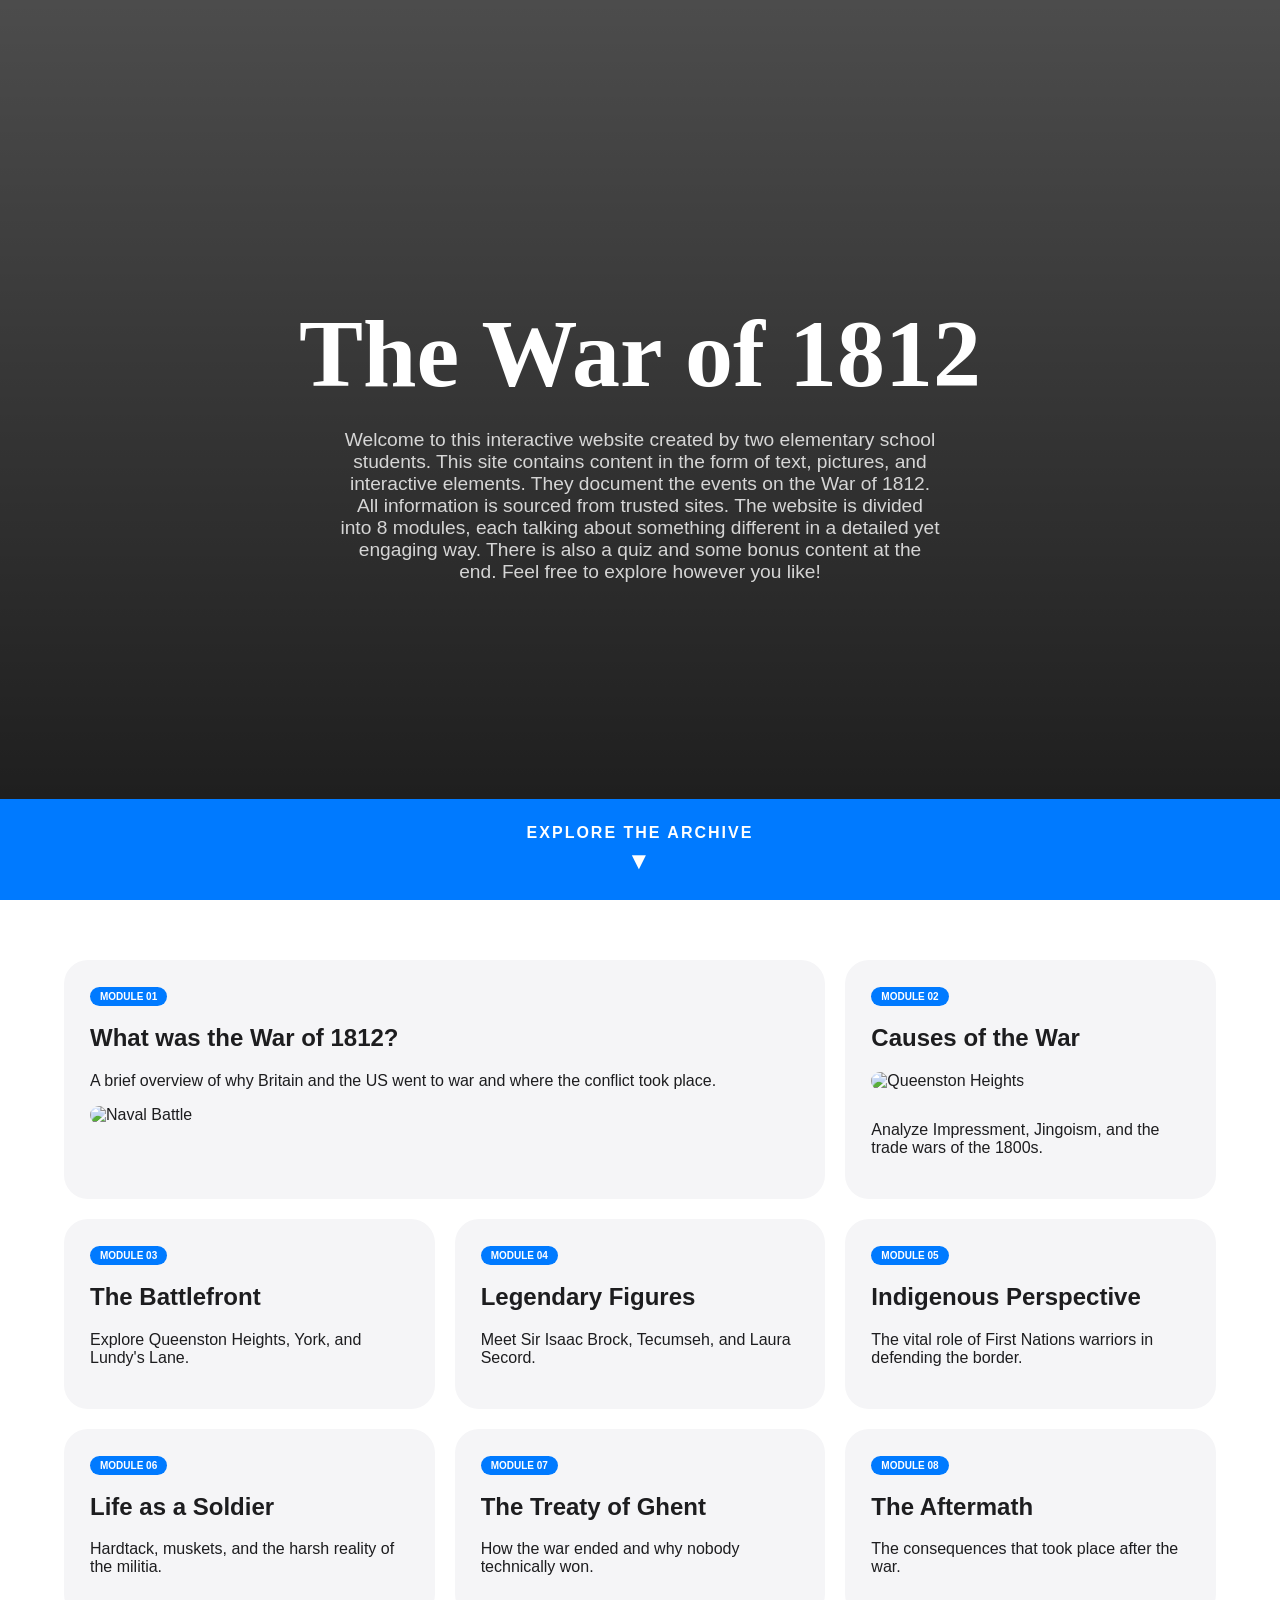
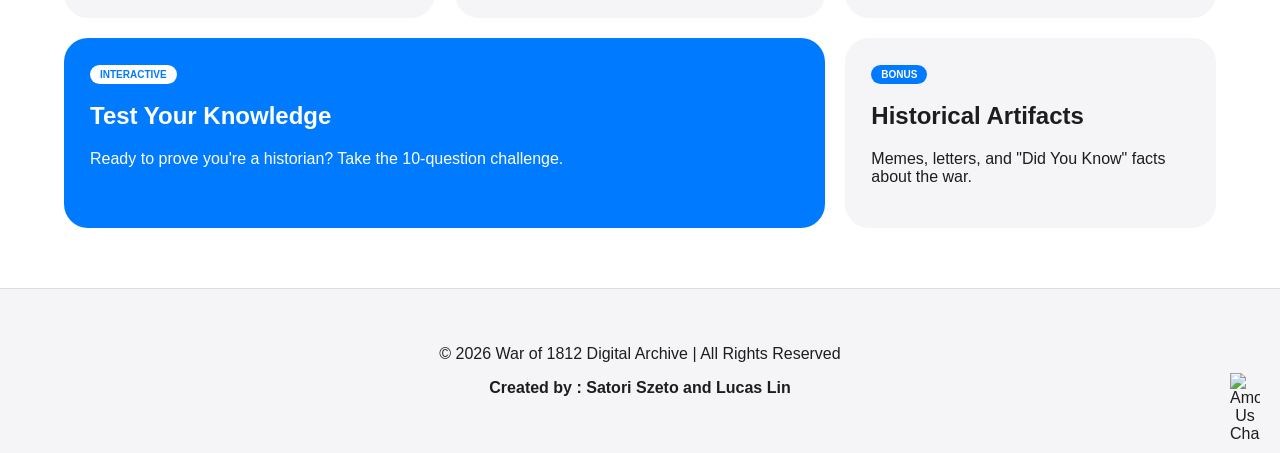
==== commit 0a5ec799: "Commit BIg" ====
--- a/index.html
+++ b/index.html
@@ -4,9 +4,10 @@
     <meta charset="UTF-8">
     <meta name="viewport" content="width=device-width, initial-scale=1.0">
     <title>1812 | The Digital Archive</title>
+     <link rel="icon" type="image/x-icon" href="image.png"
     <!-- Modern Font: Inter for UI, Playfair for History -->
     <link href="https://googleapis.com" rel="stylesheet">
-    <style> :root { --primary: #007AFF; --bg: #ffffff; --card: #f5f5f7; --text: #1d1d1f; } body { background-color: var(--bg); color: var(--text); font-family: 'Inter', sans-serif; margin: 0; scroll-behavior: smooth; overflow-x: hidden; } /* Full Screen Intro */ header { height: 100vh; background: linear-gradient(rgba(0,0,0,0.7), rgba(0,0,0,0.9)), url('https://cdn.britannica.com/40/154940-138-EA54BCA5.jpg') center/cover; display: flex; flex-direction: column; justify-content: center; align-items: center; text-align: center; color: white; position: relative; z-index: 10; } header h1 { font-family: 'Playfair Display', serif; font-size: clamp(3rem, 10vw, 6rem); margin: 0; } header p { font-size: 1.2rem; max-width: 600px; opacity: 0.8; margin: 20px 5%; } /* Pulsing Circle Info Button */ .circle-info { width: 130px; height: 130px; background: var(--primary); border-radius: 50%; display: flex; align-items: center; justify-content: center; text-align: center; color: white; font-weight: 800; font-size: 0.9rem; text-decoration: none; margin-top: 30px; animation: pulseCircle 2s infinite ease-in-out; border: 4px solid rgba(255,255,255,0.2); transition: 0.3s; } @keyframes pulseCircle { 0% { transform: scale(1); box-shadow: 0 0 0 0 rgba(0, 122, 255, 0.7); } 50% { transform: scale(1.1); box-shadow: 0 0 0 20px rgba(0, 122, 255, 0); } 100% { transform: scale(1); box-shadow: 0 0 0 0 rgba(0, 122, 255, 0); } } /* BIG DROP DOWN BUTTON */ .big-drop-down { position: absolute; bottom: 0; width: 100%; background: var(--primary); color: white; padding: 25px 0; text-decoration: none; font-weight: 800; letter-spacing: 2px; display: flex; flex-direction: column; align-items: center; gap: 5px; transition: background 0.3s; border: none; cursor: pointer; } .big-drop-down:hover { background: #0056b3; } .big-drop-down span { font-size: 1.5rem; animation: arrowDown 1.5s infinite; } @keyframes arrowDown { 0% { transform: translateY(0); } 50% { transform: translateY(8px); } 100% { transform: translateY(0); } } /* Nav & Content Hidden initially by scrolling */ nav { display: flex; justify-content: space-between; align-items: center; padding: 1rem 5%; background: rgba(255,255,255,0.9); backdrop-filter: blur(10px); position: sticky; top: 0; z-index: 100; border-bottom: 1px solid #eee; } .bento-grid { display: grid; grid-template-columns: repeat(12, 1fr); gap: 20px; padding: 60px 5%; } .section-card { background: var(--card); border-radius: 24px; padding: 25px; grid-column: span 4; text-decoration: none; color: inherit; transition: 0.3s; border: 1px solid transparent; } .section-card:hover { transform: translateY(-5px); border-color: var(--primary); box-shadow: 0 10px 30px rgba(0,0,0,0.05); } .section-card.large { grid-column: span 8; } .section-card img { width: 100%; height: 200px; object-fit: cover; border-radius: 12px; margin-bottom: 15px; } .badge { background: var(--primary); color: white; padding: 4px 10px; border-radius: 10px; font-size: 10px; font-weight: bold; text-transform: uppercase; } @media (max-width: 900px) { .section-card, .section-card.large { grid-column: span 12; } } </style> </head> <body> <header> <h1>The War of 1812</h1> <p>Explore the conflict that defined a nation. An interactive digital archive created for Grade 7 History.</p> <a href="intro.html"> </a>  <a href="#contentArea" class="big-drop-down" id="scroll-button">
+    <style> :root { --primary: #007AFF; --bg: #ffffff; --card: #f5f5f7; --text: #1d1d1f; } body { background-color: var(--bg); color: var(--text); font-family: 'Inter', sans-serif; margin: 0; scroll-behavior: smooth; overflow-x: hidden; } /* Full Screen Intro */ header { height: 100vh; background: linear-gradient(rgba(0,0,0,0.7), rgba(0,0,0,0.9)), url('https://cdn.britannica.com/40/154940-138-EA54BCA5.jpg') center/cover; display: flex; flex-direction: column; justify-content: center; align-items: center; text-align: center; color: white; position: relative; z-index: 10; } header h1 { font-family: 'Playfair Display', serif; font-size: clamp(3rem, 10vw, 6rem); margin: 0; } header p { font-size: 1.2rem; max-width: 600px; opacity: 0.8; margin: 20px 5%; } /* Pulsing Circle Info Button */ .circle-info { width: 130px; height: 130px; background: var(--primary); border-radius: 50%; display: flex; align-items: center; justify-content: center; text-align: center; color: white; font-weight: 800; font-size: 0.9rem; text-decoration: none; margin-top: 30px; animation: pulseCircle 2s infinite ease-in-out; border: 4px solid rgba(255,255,255,0.2); transition: 0.3s; } @keyframes pulseCircle { 0% { transform: scale(1); box-shadow: 0 0 0 0 rgba(0, 122, 255, 0.7); } 50% { transform: scale(1.1); box-shadow: 0 0 0 20px rgba(0, 122, 255, 0); } 100% { transform: scale(1); box-shadow: 0 0 0 0 rgba(0, 122, 255, 0); } } /* BIG DROP DOWN BUTTON */ .big-drop-down { position: absolute; bottom: 0; width: 100%; background: var(--primary); color: white; padding: 25px 0; text-decoration: none; font-weight: 800; letter-spacing: 2px; display: flex; flex-direction: column; align-items: center; gap: 5px; transition: background 0.3s; border: none; cursor: pointer; } .big-drop-down:hover { background: #0056b3; } .big-drop-down span { font-size: 1.5rem; animation: arrowDown 1.5s infinite; } @keyframes arrowDown { 0% { transform: translateY(0); } 50% { transform: translateY(8px); } 100% { transform: translateY(0); } } /* Nav & Content Hidden initially by scrolling */ nav { display: flex; justify-content: space-between; align-items: center; padding: 1rem 5%; background: rgba(255,255,255,0.9); backdrop-filter: blur(10px); position: sticky; top: 0; z-index: 100; border-bottom: 1px solid #eee; } .bento-grid { display: grid; grid-template-columns: repeat(12, 1fr); gap: 20px; padding: 60px 5%; } .section-card { background: var(--card); border-radius: 24px; padding: 25px; grid-column: span 4; text-decoration: none; color: inherit; transition: 0.3s; border: 1px solid transparent; } .section-card:hover { transform: translateY(-5px); border-color: var(--primary); box-shadow: 0 10px 30px rgba(0,0,0,0.05); } .section-card.large { grid-column: span 8; } .section-card img { width: 100%; height: 200px; object-fit: cover; border-radius: 12px; margin-bottom: 15px; } .badge { background: var(--primary); color: white; padding: 4px 10px; border-radius: 10px; font-size: 10px; font-weight: bold; text-transform: uppercase; } @media (max-width: 900px) { .section-card, .section-card.large { grid-column: span 12; } } </style> </head> <body> <header> <h1>The War of 1812</h1> <p>Welcome to this interactive website created by two elementary school students. This site contains content in the form of text, pictures, and interactive elements. They document the events on the War of 1812. All information is sourced from trusted sites. The website is divided into 8 modules, each talking about something different in a detailed yet engaging way. There is also a quiz and some bonus content at the end. Feel free to explore however you like!</p> <a href="intro.html"> </a>  <a href="#contentArea" class="big-drop-down" id="scroll-button">
         EXPLORE THE ARCHIVE <span>▼</span>
     </a> </header>
 
@@ -118,6 +119,10 @@
 <footer style="background: #f5f5f7; padding: 40px 5%; text-align: center; border-top: 1px solid #ddd; position: relative;">
     <p>&copy; 2026 War of 1812 Digital Archive | All Rights Reserved</p>
     <p><b>Created by : Satori Szeto and Lucas Lin</b></p>
+       <img src="https://www.citypng.com/public/uploads/preview/red-among-us-character-png-733961695143060l33uuuh2kp.png" 
+         alt="Among Us Character" 
+         style="position: absolute; bottom: 10px; right: 20px; width: 30px; height: auto; cursor: pointer;" 
+         title="Sus...">
 </footer>
 </body>
 <script>
@@ -165,4 +170,4 @@
    
    
    </script>
-</html>
+</html>
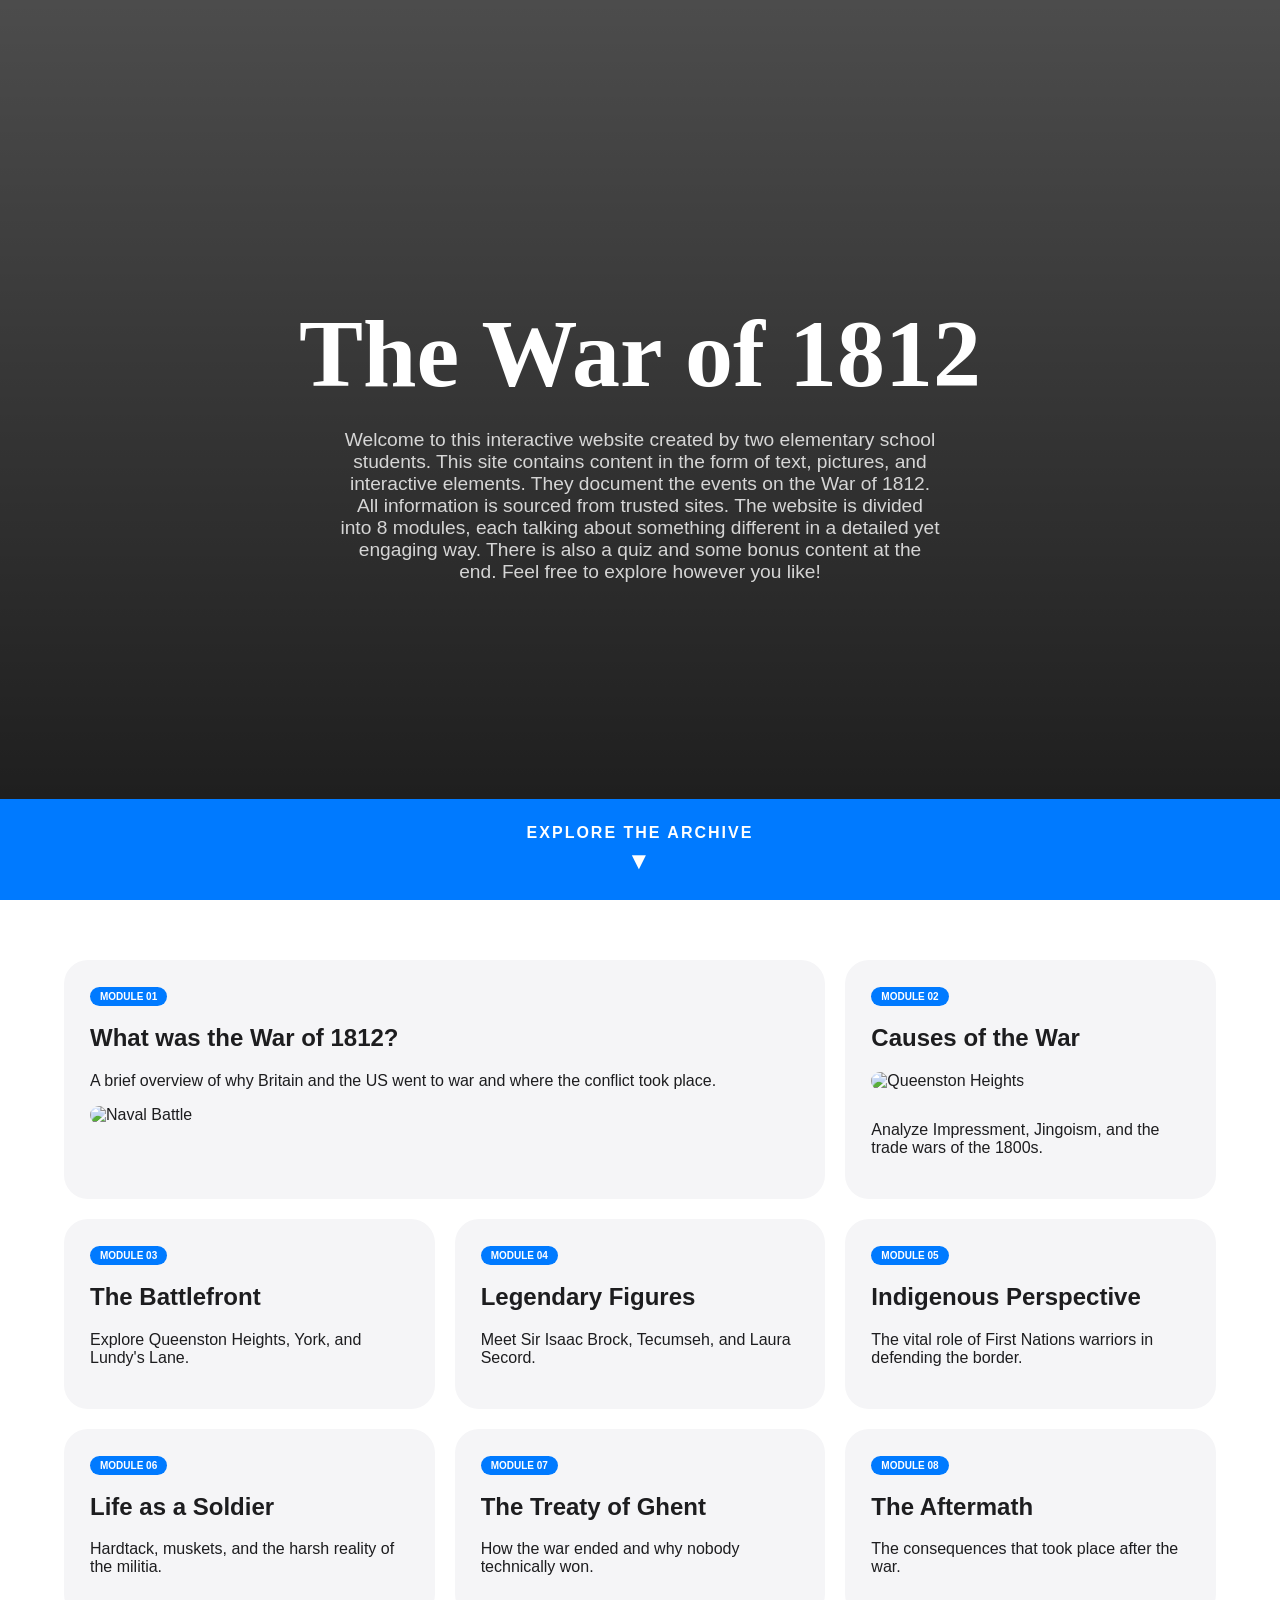
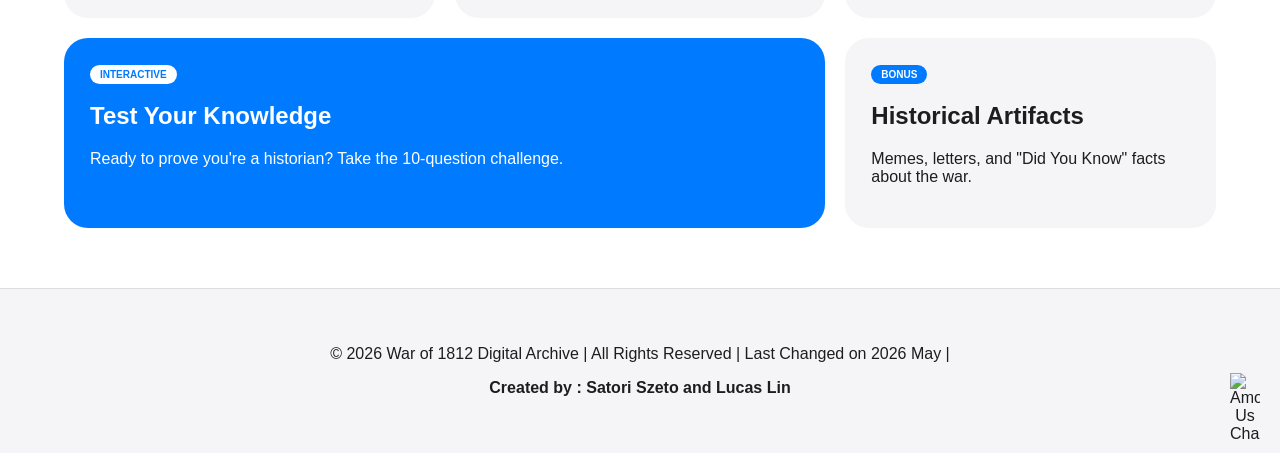
==== commit 7f4b8b49: "Copyright Footer Change" ====
--- a/index.html
+++ b/index.html
@@ -3,7 +3,7 @@
 <head>
     <meta charset="UTF-8">
     <meta name="viewport" content="width=device-width, initial-scale=1.0">
-    <title>1812 | The Digital Archive</title>
+    <title>War of 1812 Digital Archive</title>
      <link rel="icon" type="image/x-icon" href="image.png"
     <!-- Modern Font: Inter for UI, Playfair for History -->
     <link href="https://googleapis.com" rel="stylesheet">
@@ -117,7 +117,7 @@
 </script>
 
 <footer style="background: #f5f5f7; padding: 40px 5%; text-align: center; border-top: 1px solid #ddd; position: relative;">
-    <p>&copy; 2026 War of 1812 Digital Archive | All Rights Reserved</p>
+    <p>&copy; 2026 War of 1812 Digital Archive | All Rights Reserved | Last Changed on 2026 May |</p>
     <p><b>Created by : Satori Szeto and Lucas Lin</b></p>
        <img src="https://www.citypng.com/public/uploads/preview/red-among-us-character-png-733961695143060l33uuuh2kp.png" 
          alt="Among Us Character" 
